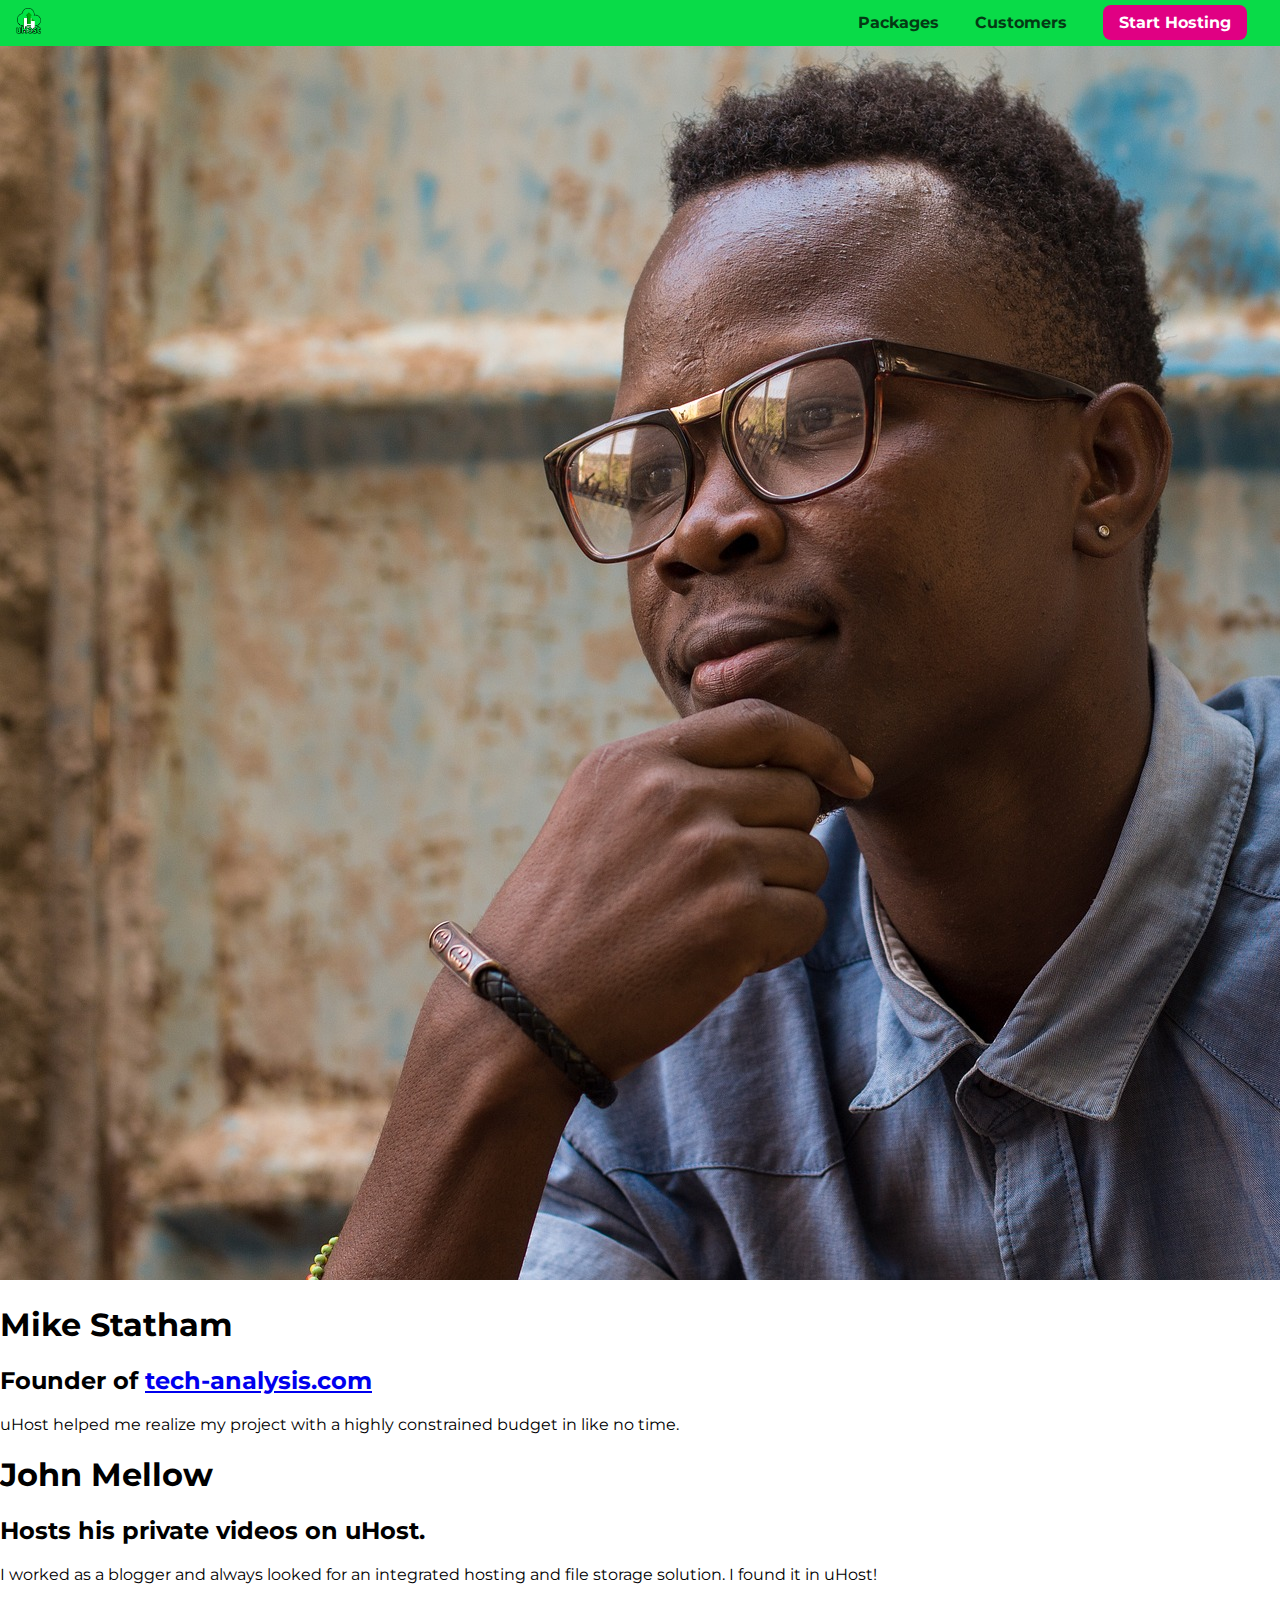
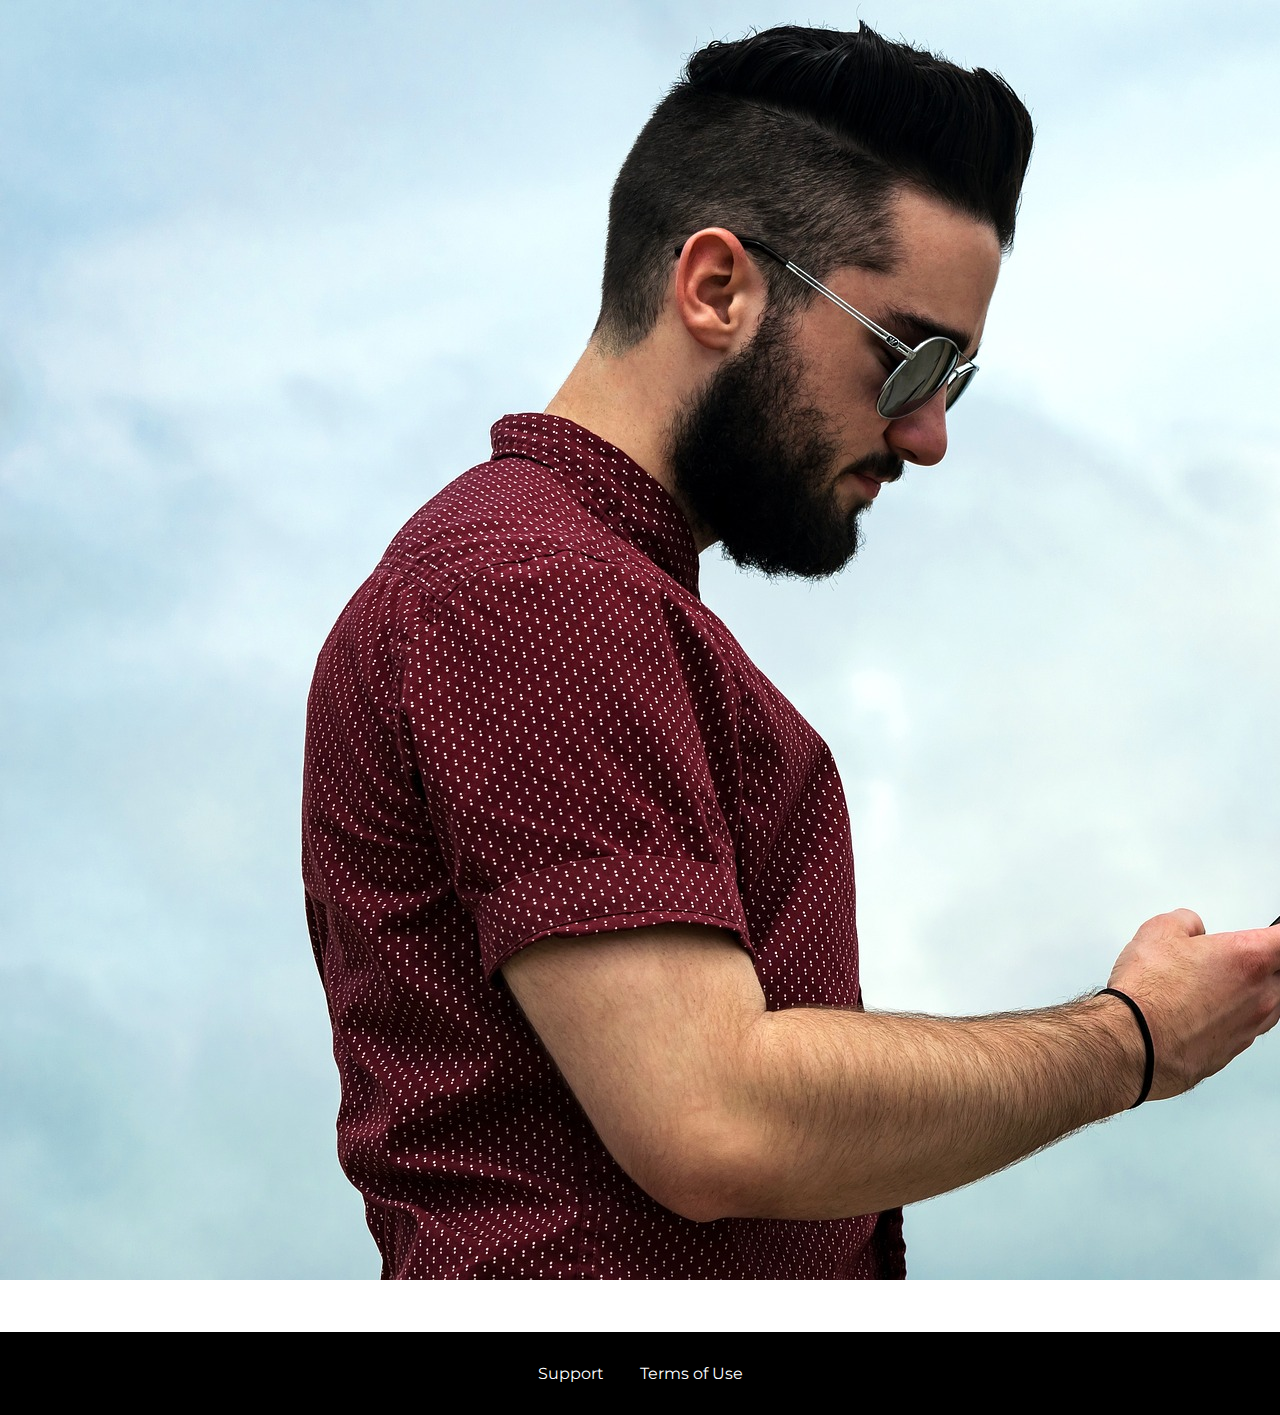
==== customers/index.html @ 806c72bf "initial commit" ====
<!DOCTYPE html>
<html lang="en">
  <head>
    <meta charset="UTF-8" />
    <meta http-equiv="X-UA-Compatible" content="IE=edge" />
    <meta name="viewport" content="width=device-width, initial-scale=1.0" />
    <title>uHost</title>
    <link
      href="https://fonts.googleapis.com/css2?family=Anton&display=swap"
      rel="stylesheet"
    />
    <link
      href="https://fonts.googleapis.com/css2?family=Montserrat:wght@400;700&display=swap"
      rel="stylesheet"
    />
    <link rel="shortcut icon" href="../favicon.png" />
    <link rel="stylesheet" href="../shared.css" />
    <link rel="stylesheet" href="./customers.css" />
  </head>
  <body>
    <header class="main-header">
      <div>
        <a href="../index.html" class="main-header__branding">
          <img src="../images/uhost-icon.png" alt="Branding" />
        </a>
      </div>
      <nav class="main-nav">
        <ul class="main-nav__list">
          <li class="main-nav__item">
            <a href="./index.html">Packages</a>
          </li>
          <li class="main-nav__item">
            <a href="./index.html">Customers</a>
          </li>
          <li class="main-nav__item main-nav__item--cta">
            <a href="./start-hosting/index.html">Start Hosting</a>
          </li>
        </ul>
      </nav>
    </header>
    <main>
      <div class="testimonial__list">
        <div class="testimonial" id="customer-1">
          <div class="testinonial-image__container">
            <img src="../images/customer-1.jpg" alt="Customer-1" />
          </div>
          <div class="testimonial__info">
            <h1 class="testinonial__name">Mike Statham</h1>
            <h2 class="testimonial__subtitle">
              Founder of <a href="tech-analysis.com">tech-analysis.com</a>
            </h2>
            <p class="testimonial__text">
              uHost helped me realize my project with a highly constrained
              budget in like no time.
            </p>
          </div>
        </div>
        <div class="testimonial" id="customer-2">
          <div class="testimonial__info">
            <h1 class="testimonial__name">John Mellow</h1>
            <h2 class="testimonial__subtitle">
              Hosts his private videos on uHost.
            </h2>
            <p class="testimonial__text">
              I worked as a blogger and always looked for an integrated hosting
              and file storage solution. I found it in uHost!
            </p>
          </div>
          <div class="testimonial-image__container">
            <img src="../images/customer-2.jpg" alt="customer-2" />
          </div>
        </div>
      </div>
    </main>
    <footer class="main-footer">
      <nav>
        <ul class="main-footer__list">
          <li class="main-footer__item"><a href="#">Support</a></li>
          <li class="main-footer__item"><a href="#">Terms of Use</a></li>
        </ul>
      </nav>
    </footer>
  </body>
</html>
---- shared.css ----
* {
  box-sizing: border-box;
}

body {
  font-family: "Montserrat", sans-serif;
  margin: 0;
}

.main-header {
  background: #09db48;
  width: 100%;
  padding: 0.5rem 1rem;
  position: fixed;
  top: 0;
  left: 0;
  z-index: 1;
}

.main-header > div {
  display: inline-block;
  vertical-align: middle;
}

.main-header__branding {
  width: 1.563rem;
  display: inline-block;
}

.main-header__branding img {
  width: 100%;
}

.main-nav {
  width: calc(100% - 30px);
  display: inline-block;
  vertical-align: middle;
  text-align: right;
}

.main-nav__list {
  margin: 0;
  padding: 0;
  list-style: none;
}

.main-nav__item {
  display: inline-block;
  margin: 0 1rem;
}

.main-nav__item a {
  color: #043a14;
  font-weight: bold;
  text-decoration: none;
  padding: 4px 0;
}

.main-nav__item a:hover,
.main-nav__item a:active {
  color: #fff;
  border-bottom: 4px solid #fff;
}

.main-nav__item--cta a {
  background: #e00083;
  color: #fff;
  padding: 0.5rem 1rem;
  border-radius: 0.5rem;
}

.main-nav__item--cta a:hover,
.main-nav__item--cta a:active {
  background: #fff;
  color: #e00083;
  border: none;
  box-shadow: 3px 3px 2px rgba(0, 0, 0, 0.3);
}

/* Footer */
.main-footer {
  background: #000;
  padding: 2rem;
  text-align: center;
  margin-top: 48px;
}

.main-footer__list {
  margin: 0;
  padding: 0;
  list-style: none;
}

.main-footer__item {
  display: inline-block;
  margin: 0 1rem;
}

.main-footer__item a {
  text-decoration: none;
  color: #fff;
}

.main-footer__item a:hover,
.main-footer__item a:active {
  color: #ccc;
}
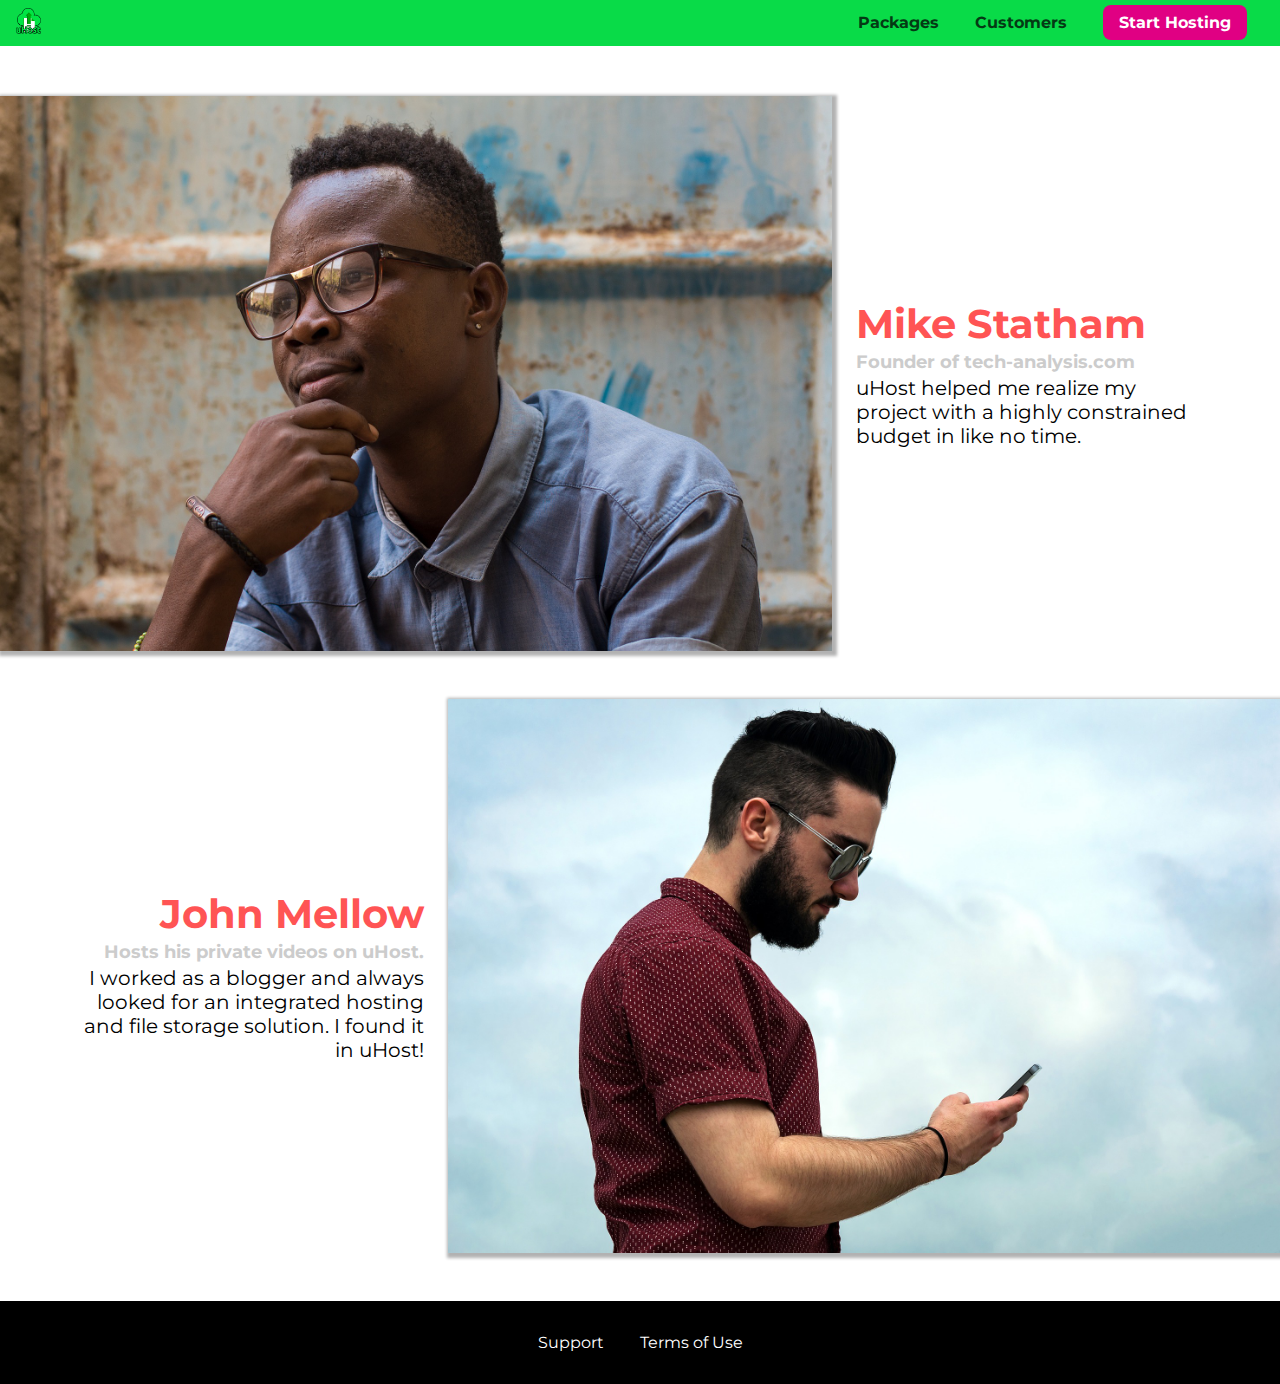
==== commit 531d3d41: "style customer page" ====
--- a/customers/index.html
+++ b/customers/index.html
@@ -41,11 +41,15 @@
     <main>
       <div class="testimonial__list">
         <div class="testimonial" id="customer-1">
-          <div class="testinonial-image__container">
-            <img src="../images/customer-1.jpg" alt="Customer-1" />
+          <div class="testimonial-image__container">
+            <img
+              src="../images/customer-1.jpg"
+              alt="Customer-1"
+              class="testimonial__image"
+            />
           </div>
           <div class="testimonial__info">
-            <h1 class="testinonial__name">Mike Statham</h1>
+            <h1 class="testimonial__name">Mike Statham</h1>
             <h2 class="testimonial__subtitle">
               Founder of <a href="tech-analysis.com">tech-analysis.com</a>
             </h2>
@@ -67,7 +71,11 @@
             </p>
           </div>
           <div class="testimonial-image__container">
-            <img src="../images/customer-2.jpg" alt="customer-2" />
+            <img
+              src="../images/customer-2.jpg"
+              alt="customer-2"
+              class="testimonial__image"
+            />
           </div>
         </div>
       </div>
--- a/customers/customers.css
+++ b/customers/customers.css
@@ -0,0 +1,62 @@
+.testimonial {
+  font-size: 1.25rem;
+  margin: 3rem 0;
+}
+
+.testimonial:first-of-type {
+  margin-top: 6rem;
+}
+
+.testimonial-image__container {
+  width: 65%;
+  display: inline-block;
+  vertical-align: middle;
+  text-align: right;
+  box-shadow: 2px 2px 3px 3px rgba(0, 0, 0, 0.3);
+}
+
+.testimonial__image {
+  width: 100%;
+  /* display: block; */
+  vertical-align: top;
+}
+
+.testimonial__info {
+  display: inline-block;
+  padding: 1rem;
+  width: 30%;
+  vertical-align: middle;
+}
+
+#customer-2.testimonial {
+  text-align: right;
+}
+
+#customer-2.testimonial__info {
+  text-align: left;
+}
+
+.testimonial__name {
+  color: #ff5454;
+  margin: 0.188rem;
+}
+
+.testimonial__subtitle {
+  font-size: 1.125rem;
+  color: #ccc;
+  margin: 0 0.188rem;
+}
+
+.testimonial__subtitle a {
+  text-decoration: none;
+  color: inherit;
+}
+
+.testimonial__subtitle a:hover,
+.testimonial__subtitle a:active {
+  color: rgb(95, 93, 93);
+}
+
+.testimonial__text {
+  margin: 0.188rem;
+}
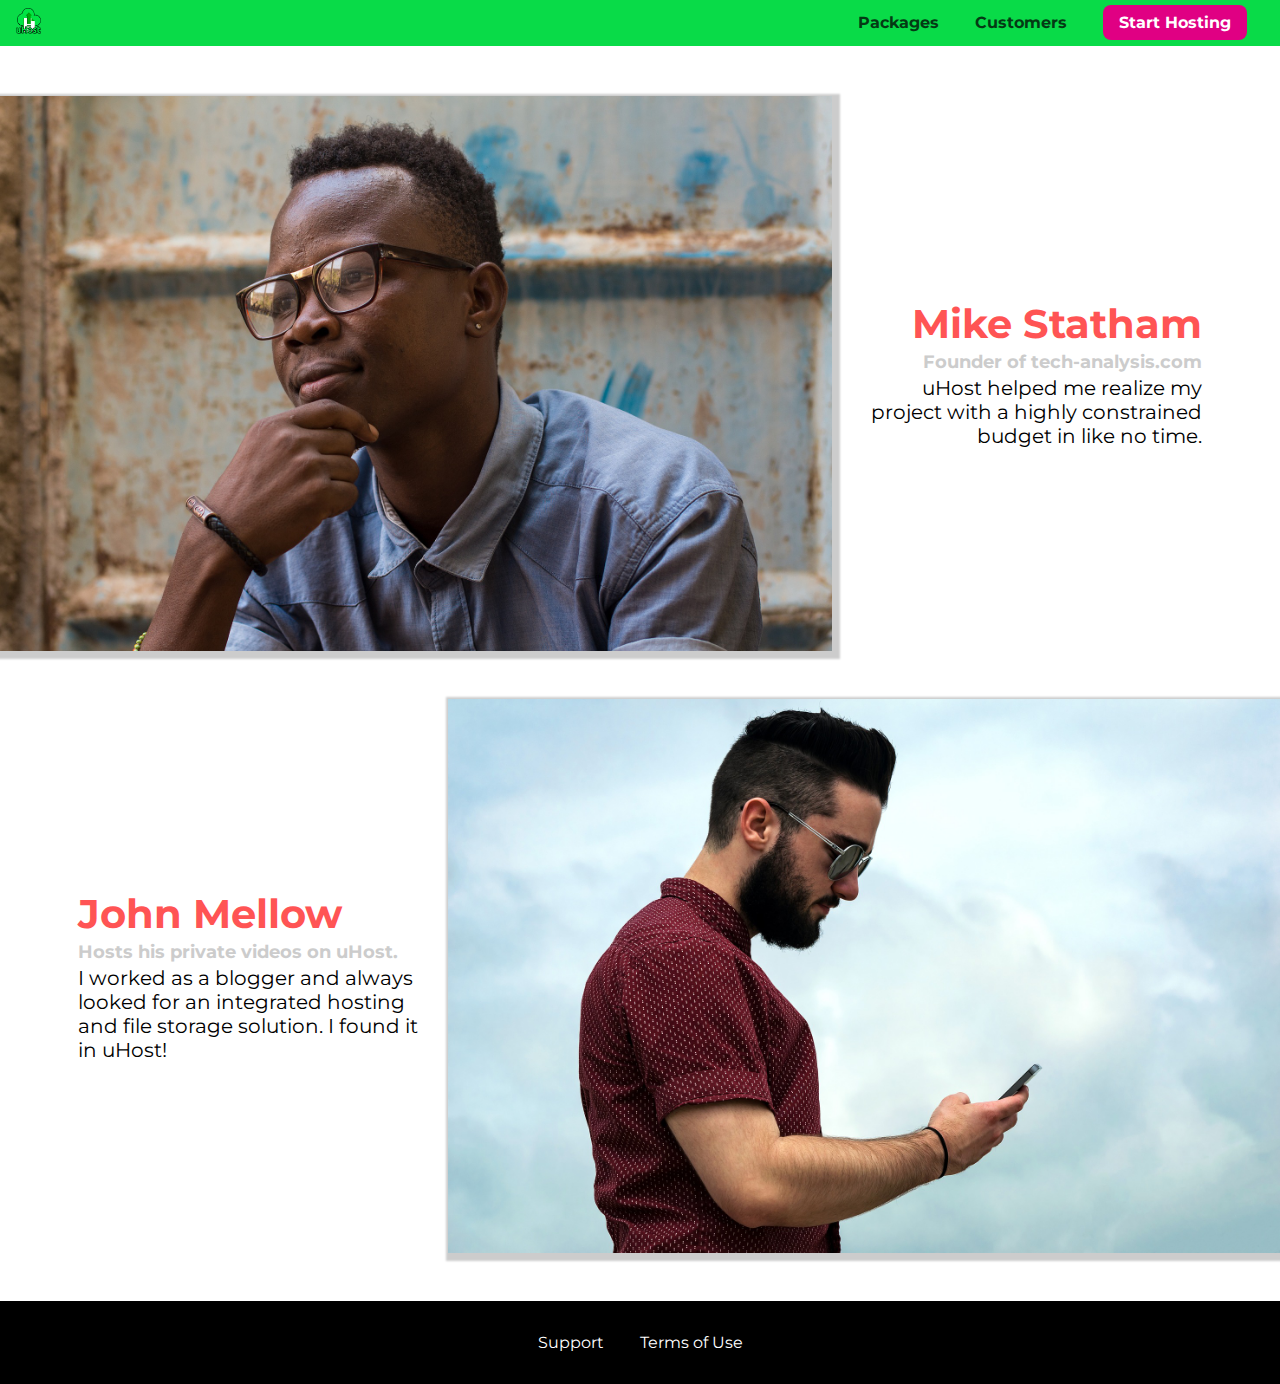
==== commit 1a09be01: "practice commit" ====
--- a/customers/index.html
+++ b/customers/index.html
@@ -27,7 +27,7 @@
       <nav class="main-nav">
         <ul class="main-nav__list">
           <li class="main-nav__item">
-            <a href="./index.html">Packages</a>
+            <a href="../packages/index.html">Packages</a>
           </li>
           <li class="main-nav__item">
             <a href="./index.html">Customers</a>
@@ -59,6 +59,7 @@
             </p>
           </div>
         </div>
+        <!--customer-1-->
         <div class="testimonial" id="customer-2">
           <div class="testimonial__info">
             <h1 class="testimonial__name">John Mellow</h1>
--- a/customers/customers.css
+++ b/customers/customers.css
@@ -11,28 +11,28 @@
   width: 65%;
   display: inline-block;
   vertical-align: middle;
-  text-align: right;
-  box-shadow: 2px 2px 3px 3px rgba(0, 0, 0, 0.3);
+  box-shadow: 3px 3px 2px 5px rgba(0, 0, 0, 0.2);
 }
 
 .testimonial__image {
   width: 100%;
+  vertical-align: top;
   /* display: block; */
-  vertical-align: top;
 }
 
 .testimonial__info {
+  width: 30%;
   display: inline-block;
+  vertical-align: middle;
   padding: 1rem;
-  width: 30%;
-  vertical-align: middle;
+  text-align: right;
 }
 
 #customer-2.testimonial {
   text-align: right;
 }
 
-#customer-2.testimonial__info {
+#customer-2 .testimonial__info {
   text-align: left;
 }
 
@@ -42,19 +42,19 @@
 }
 
 .testimonial__subtitle {
+  color: #ccc;
   font-size: 1.125rem;
-  color: #ccc;
   margin: 0 0.188rem;
 }
 
 .testimonial__subtitle a {
+  color: #ccc;
   text-decoration: none;
-  color: inherit;
 }
 
 .testimonial__subtitle a:hover,
 .testimonial__subtitle a:active {
-  color: rgb(95, 93, 93);
+  color: rgb(14, 122, 23);
 }
 
 .testimonial__text {
